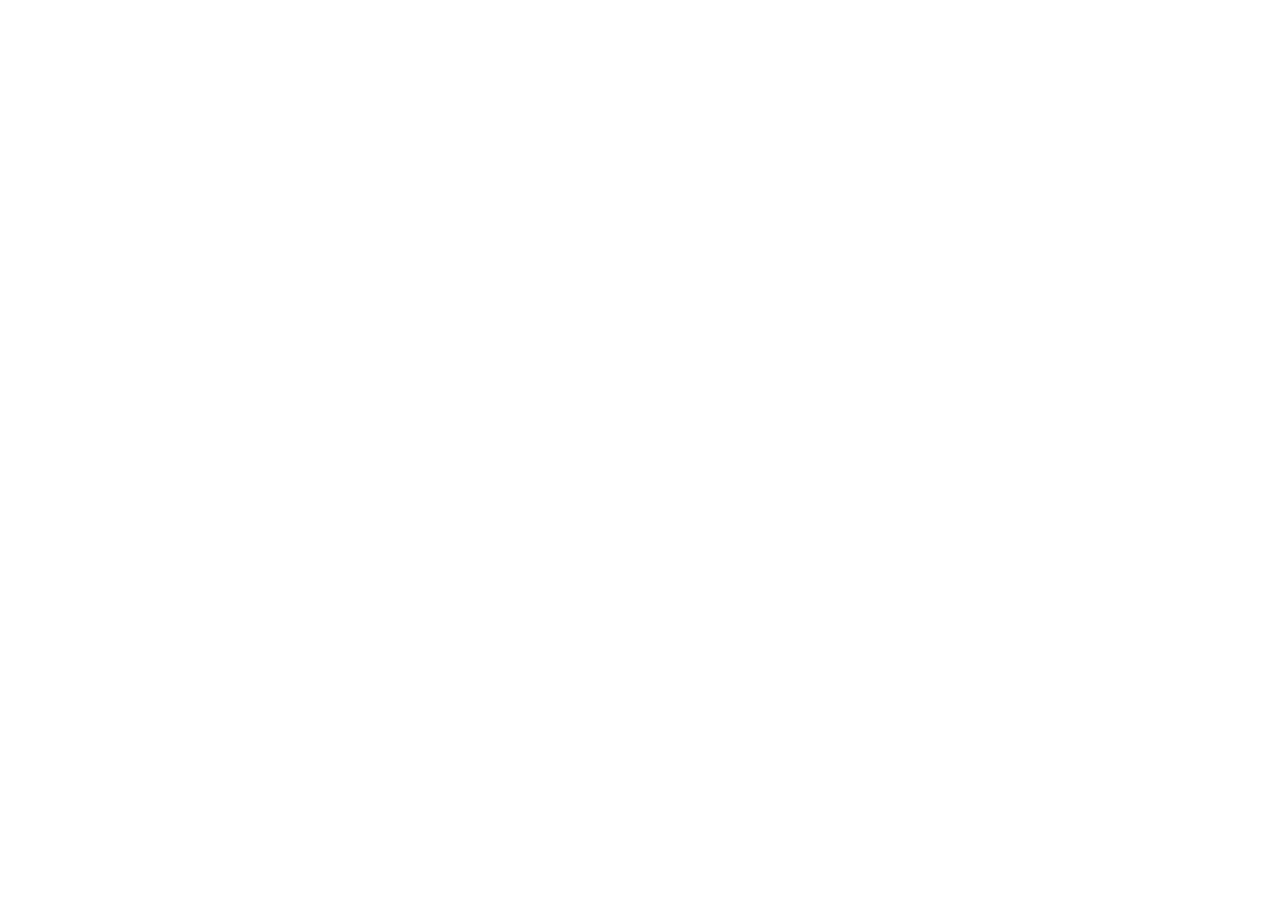
==== index.html @ c6f5c486 "feat: initial commit for Iraq School Management System with reports, staff registry, weekly schedule" ====
<!doctype html>
<html dir="rtl" lang="ar">
  <head>
    <meta charset="UTF-8" />
    <meta name="viewport" content="width=device-width, initial-scale=1.0" />
    <title>نظام الإدارة المدرسية الموحد - وزارة التربية العراقية</title>
    <meta name="description" content="المنصة الإلكترونية الموحدة لإدارة المدارس العراقية - سجل شؤون الطلبة، رصد الدرجات الفصلي، ولوحة التحكم الإدارية" />
    <meta property="og:title" content="نظام الإدارة المدرسية الموحد - وزارة التربية العراقية" />
    <meta property="og:description" content="المنصة الإلكترونية الموحدة لإدارة المدارس العراقية - سجل شؤون الطلبة، رصد الدرجات الفصلي، ولوحة التحكم الإدارية" />
    <meta property="og:type" content="website" />
    <meta name="twitter:card" content="summary_large_image" />
    <link rel="preconnect" href="https://fonts.googleapis.com" />
    <link rel="preconnect" href="https://fonts.gstatic.com" crossorigin="" />
    <link href="https://fonts.googleapis.com/css2?family=Cairo:wght@400;500;600;700&display=swap" rel="stylesheet" />
    <link href="https://fonts.googleapis.com/css2?family=Material+Symbols+Outlined:opsz,wght,FILL,GRAD@20..48,100..700,0..1,-50..200" rel="stylesheet" />
  </head>
  <body class="bg-background font-body-md text-body-md text-on-surface antialiased">
    <div id="root"></div>
    <script type="module" src="/src/main.tsx"></script>
  </body>
</html>
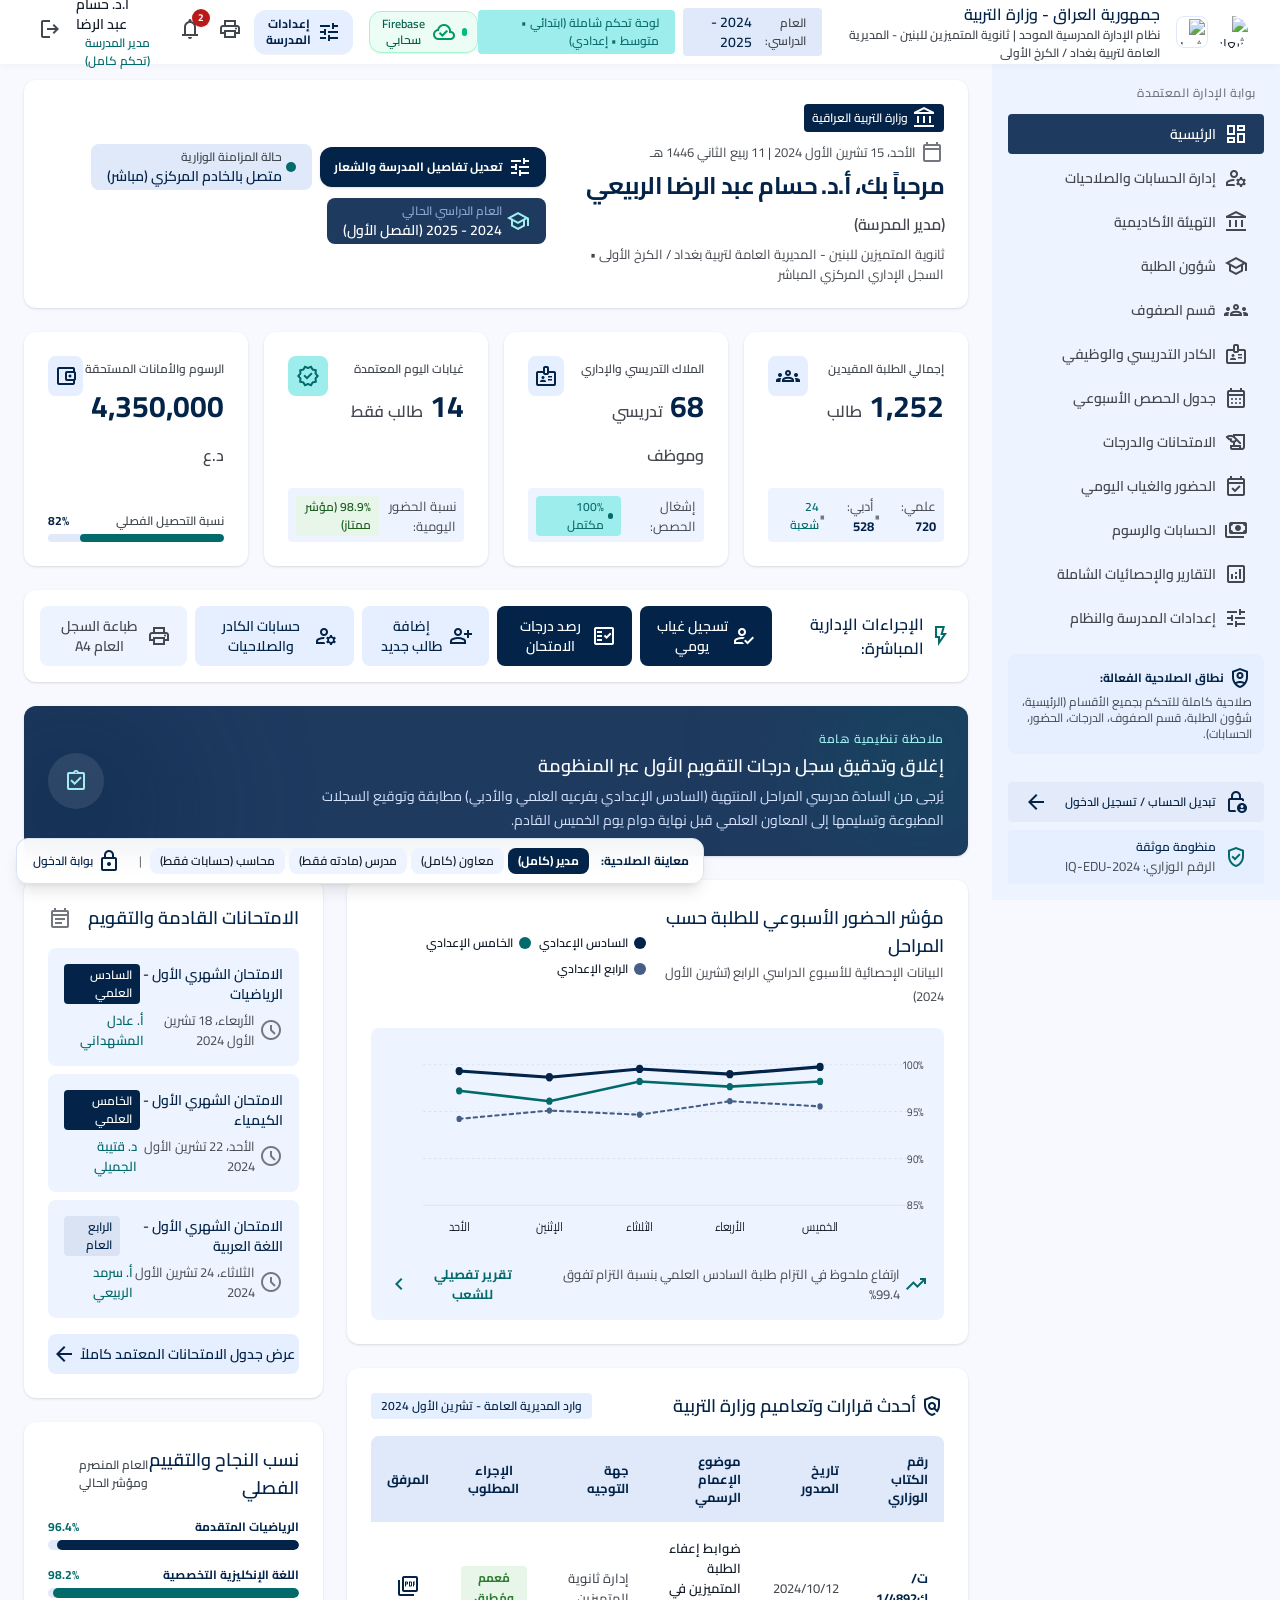
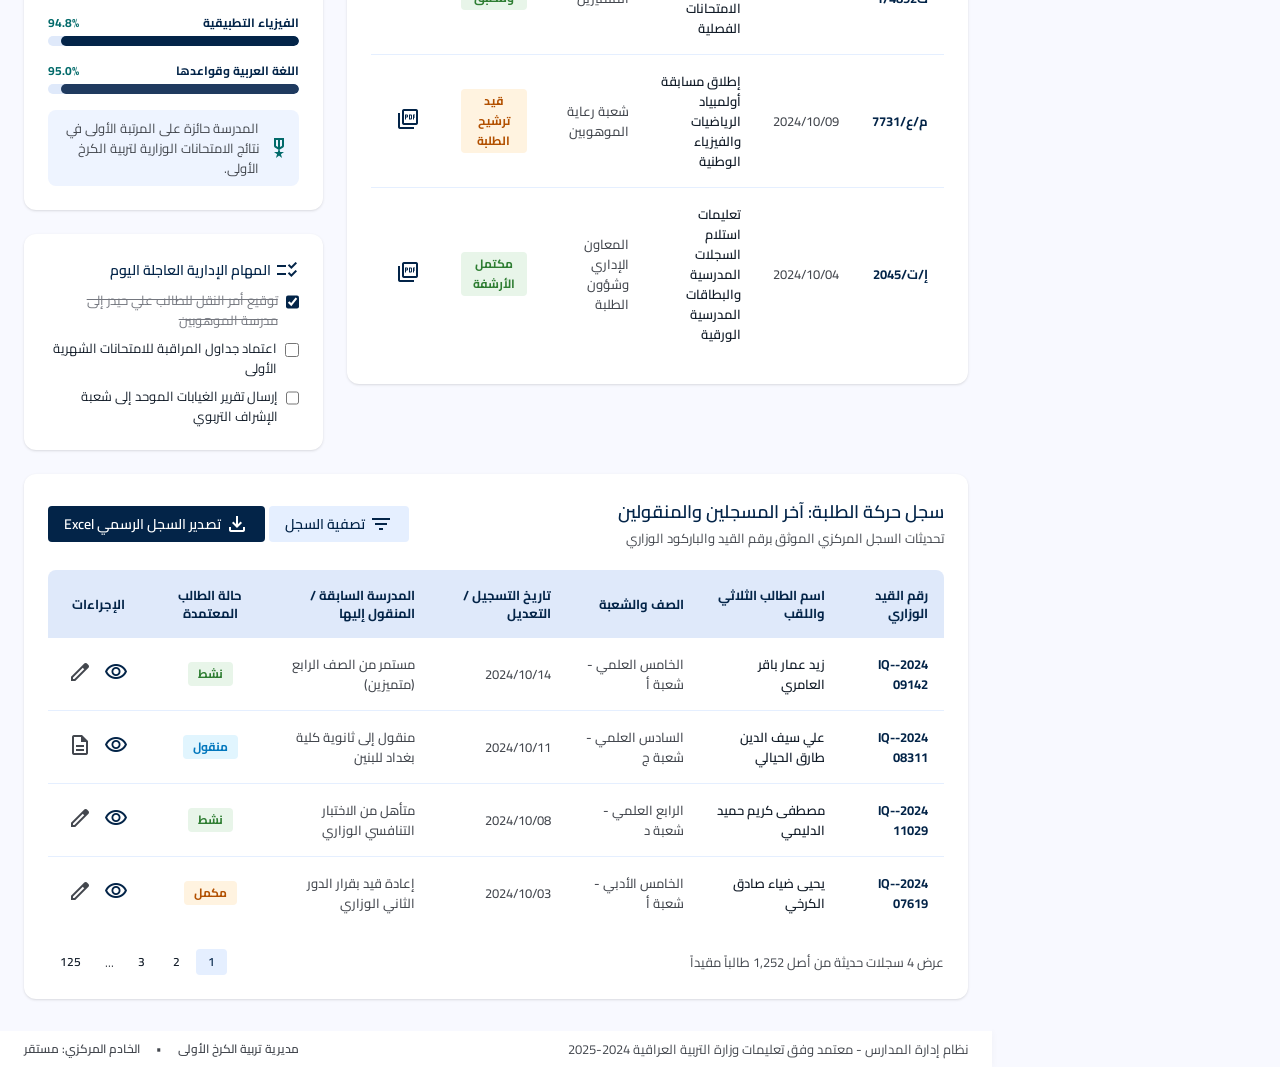
==== commit d5ce90cf: "Deploy School Management System to GitHub Pages" ====
--- a/index.html
+++ b/index.html
@@ -13,10 +13,11 @@
     <link rel="preconnect" href="https://fonts.gstatic.com" crossorigin="" />
     <link href="https://fonts.googleapis.com/css2?family=Cairo:wght@400;500;600;700&display=swap" rel="stylesheet" />
     <link href="https://fonts.googleapis.com/css2?family=Material+Symbols+Outlined:opsz,wght,FILL,GRAD@20..48,100..700,0..1,-50..200" rel="stylesheet" />
+    <script type="module" crossorigin src="./assets/index-DBm3HSqT.js"></script>
+    <link rel="stylesheet" crossorigin href="./assets/index-Ci2G5EGe.css">
   </head>
   <body class="bg-background font-body-md text-body-md text-on-surface antialiased">
     <div id="root"></div>
-    <script type="module" src="/src/main.tsx"></script>
   </body>
 </html>
 
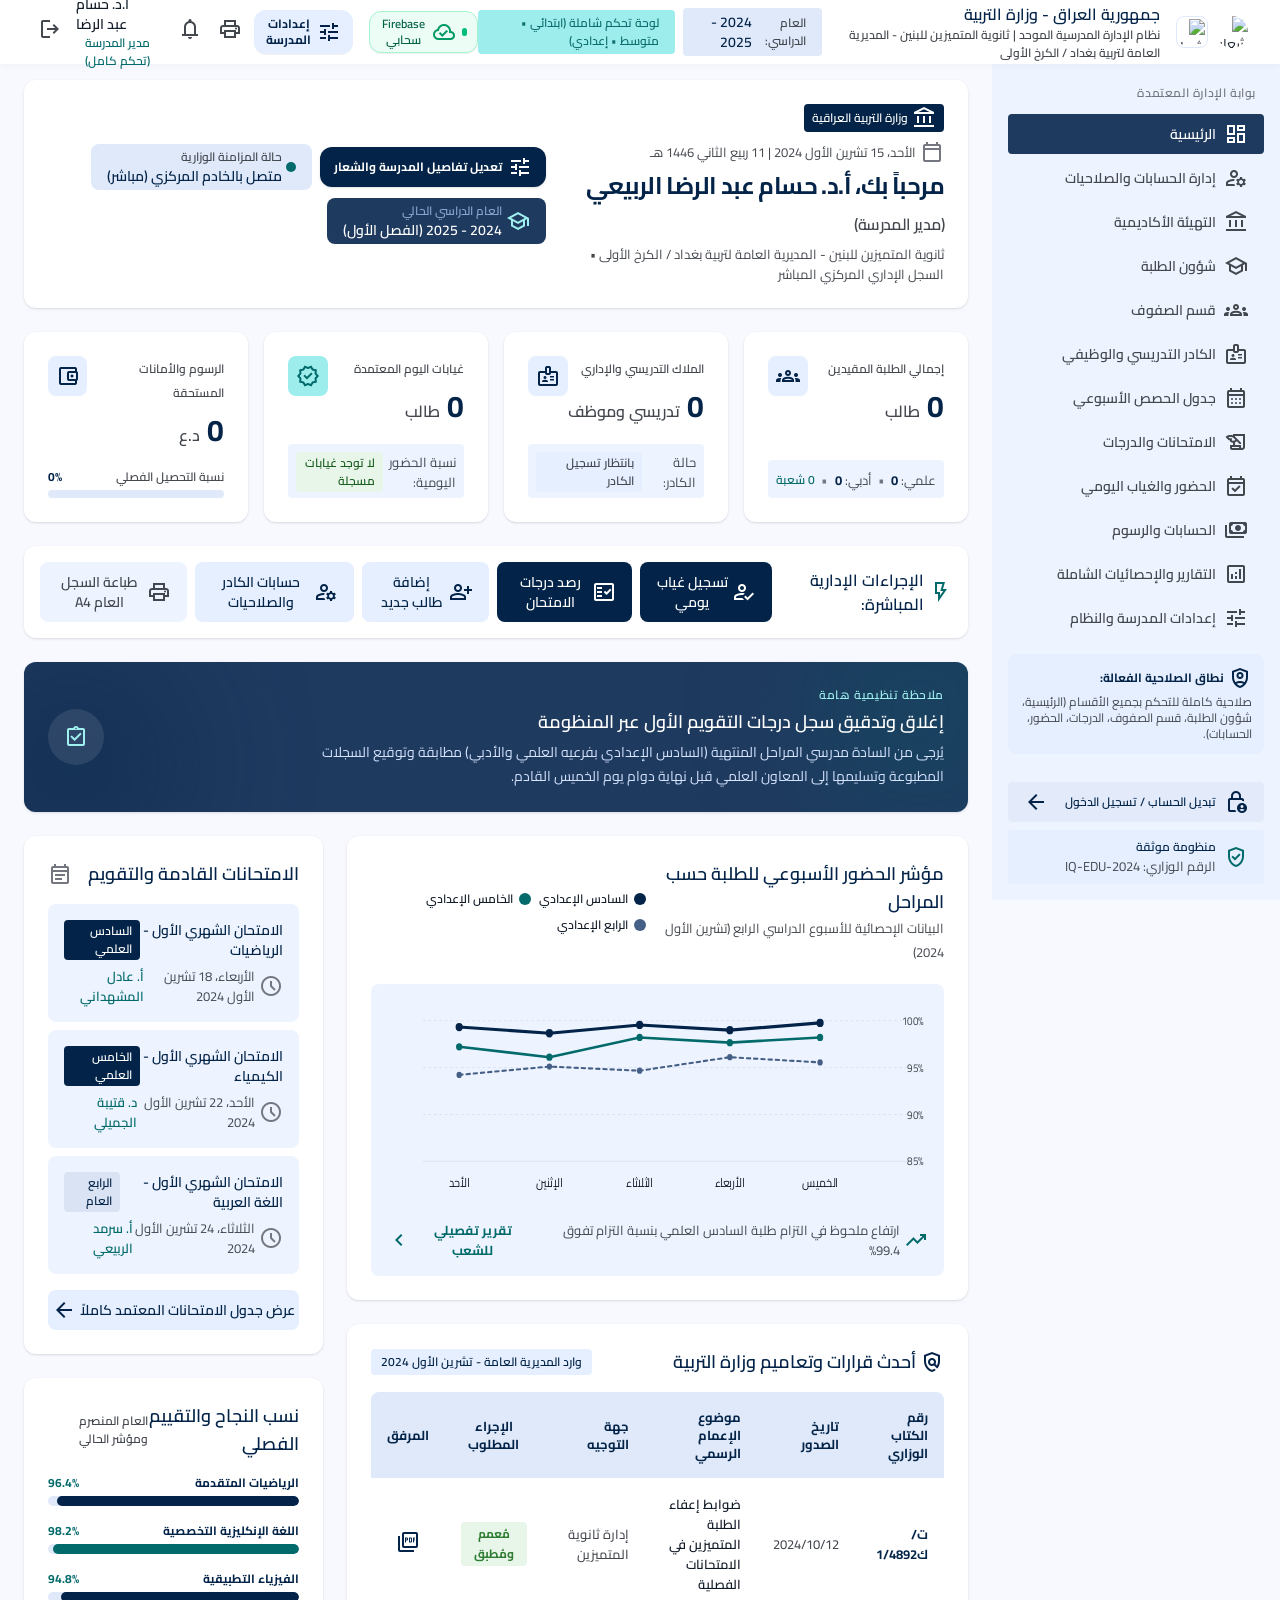
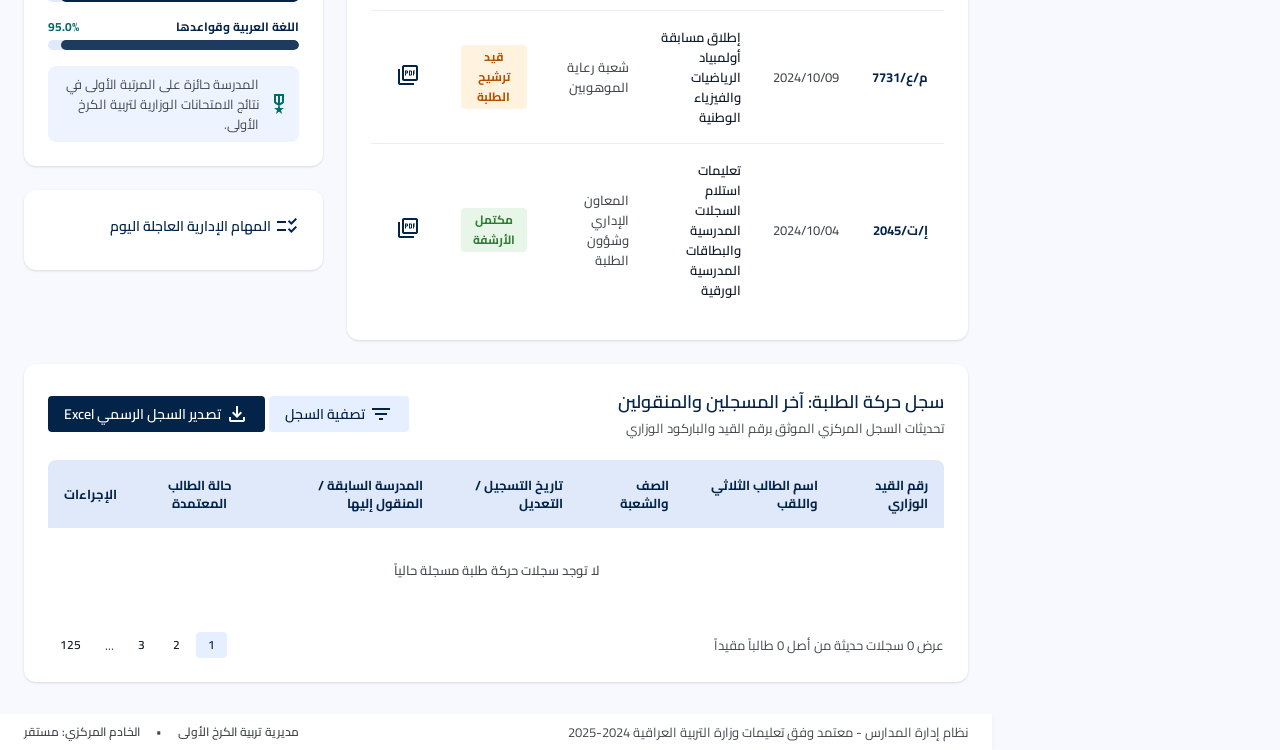
==== commit 4bb9d679: "Clean production release: empty mock data and removed quick switcher" ====
--- a/index.html
+++ b/index.html
@@ -13,8 +13,8 @@
     <link rel="preconnect" href="https://fonts.gstatic.com" crossorigin="" />
     <link href="https://fonts.googleapis.com/css2?family=Cairo:wght@400;500;600;700&display=swap" rel="stylesheet" />
     <link href="https://fonts.googleapis.com/css2?family=Material+Symbols+Outlined:opsz,wght,FILL,GRAD@20..48,100..700,0..1,-50..200" rel="stylesheet" />
-    <script type="module" crossorigin src="./assets/index-DBm3HSqT.js"></script>
-    <link rel="stylesheet" crossorigin href="./assets/index-Ci2G5EGe.css">
+    <script type="module" crossorigin src="./assets/index-DEO5ibvn.js"></script>
+    <link rel="stylesheet" crossorigin href="./assets/index-Bjwrizpl.css">
   </head>
   <body class="bg-background font-body-md text-body-md text-on-surface antialiased">
     <div id="root"></div>
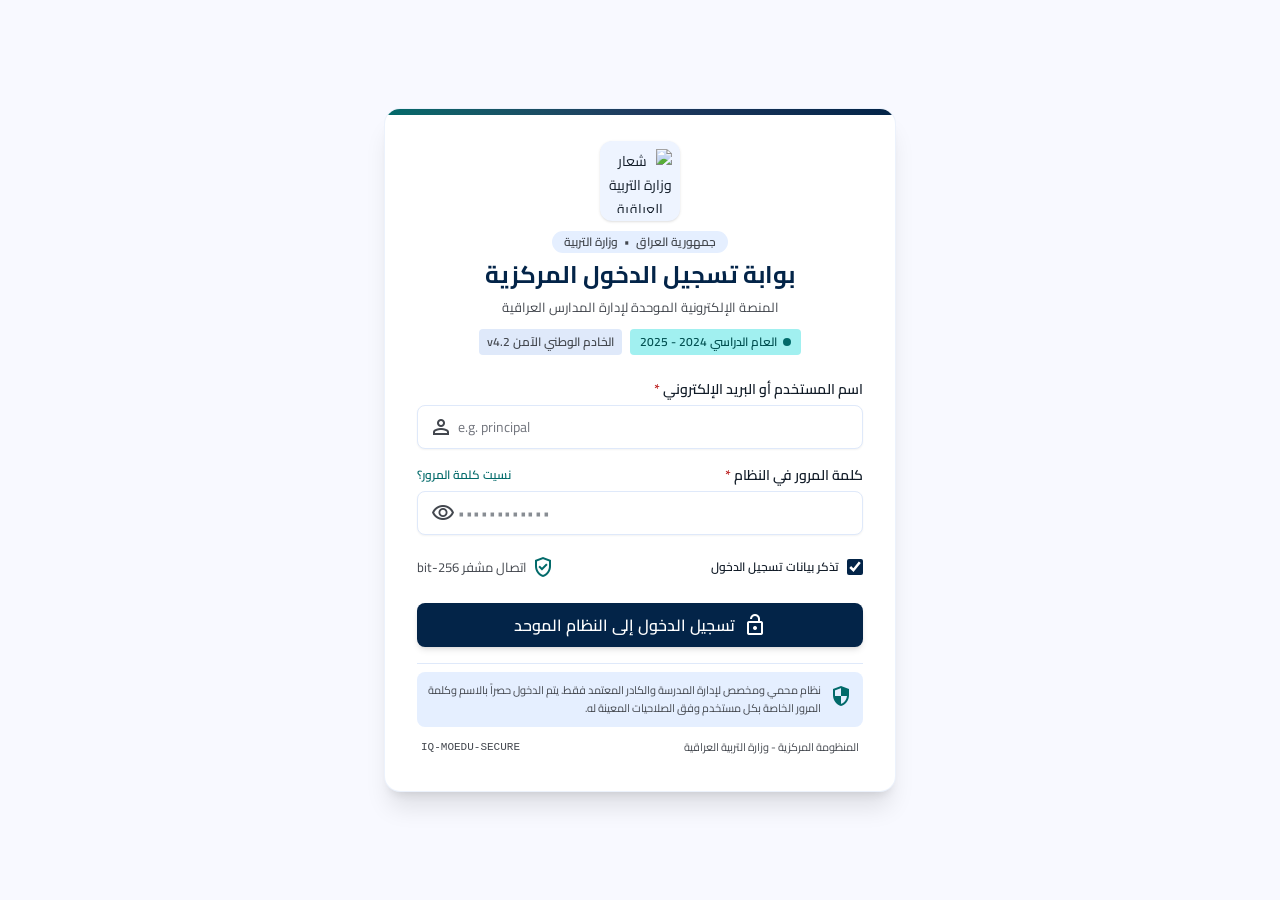
==== commit 4dd03a71: "Deploy latest update with active attendance and delete student" ====
--- a/index.html
+++ b/index.html
@@ -13,8 +13,8 @@
     <link rel="preconnect" href="https://fonts.gstatic.com" crossorigin="" />
     <link href="https://fonts.googleapis.com/css2?family=Cairo:wght@400;500;600;700&display=swap" rel="stylesheet" />
     <link href="https://fonts.googleapis.com/css2?family=Material+Symbols+Outlined:opsz,wght,FILL,GRAD@20..48,100..700,0..1,-50..200" rel="stylesheet" />
-    <script type="module" crossorigin src="./assets/index-DEO5ibvn.js"></script>
-    <link rel="stylesheet" crossorigin href="./assets/index-Bjwrizpl.css">
+    <script type="module" crossorigin src="./assets/index-7Zx5gLsx.js"></script>
+    <link rel="stylesheet" crossorigin href="./assets/index-CzUdO-eG.css">
   </head>
   <body class="bg-background font-body-md text-body-md text-on-surface antialiased">
     <div id="root"></div>
